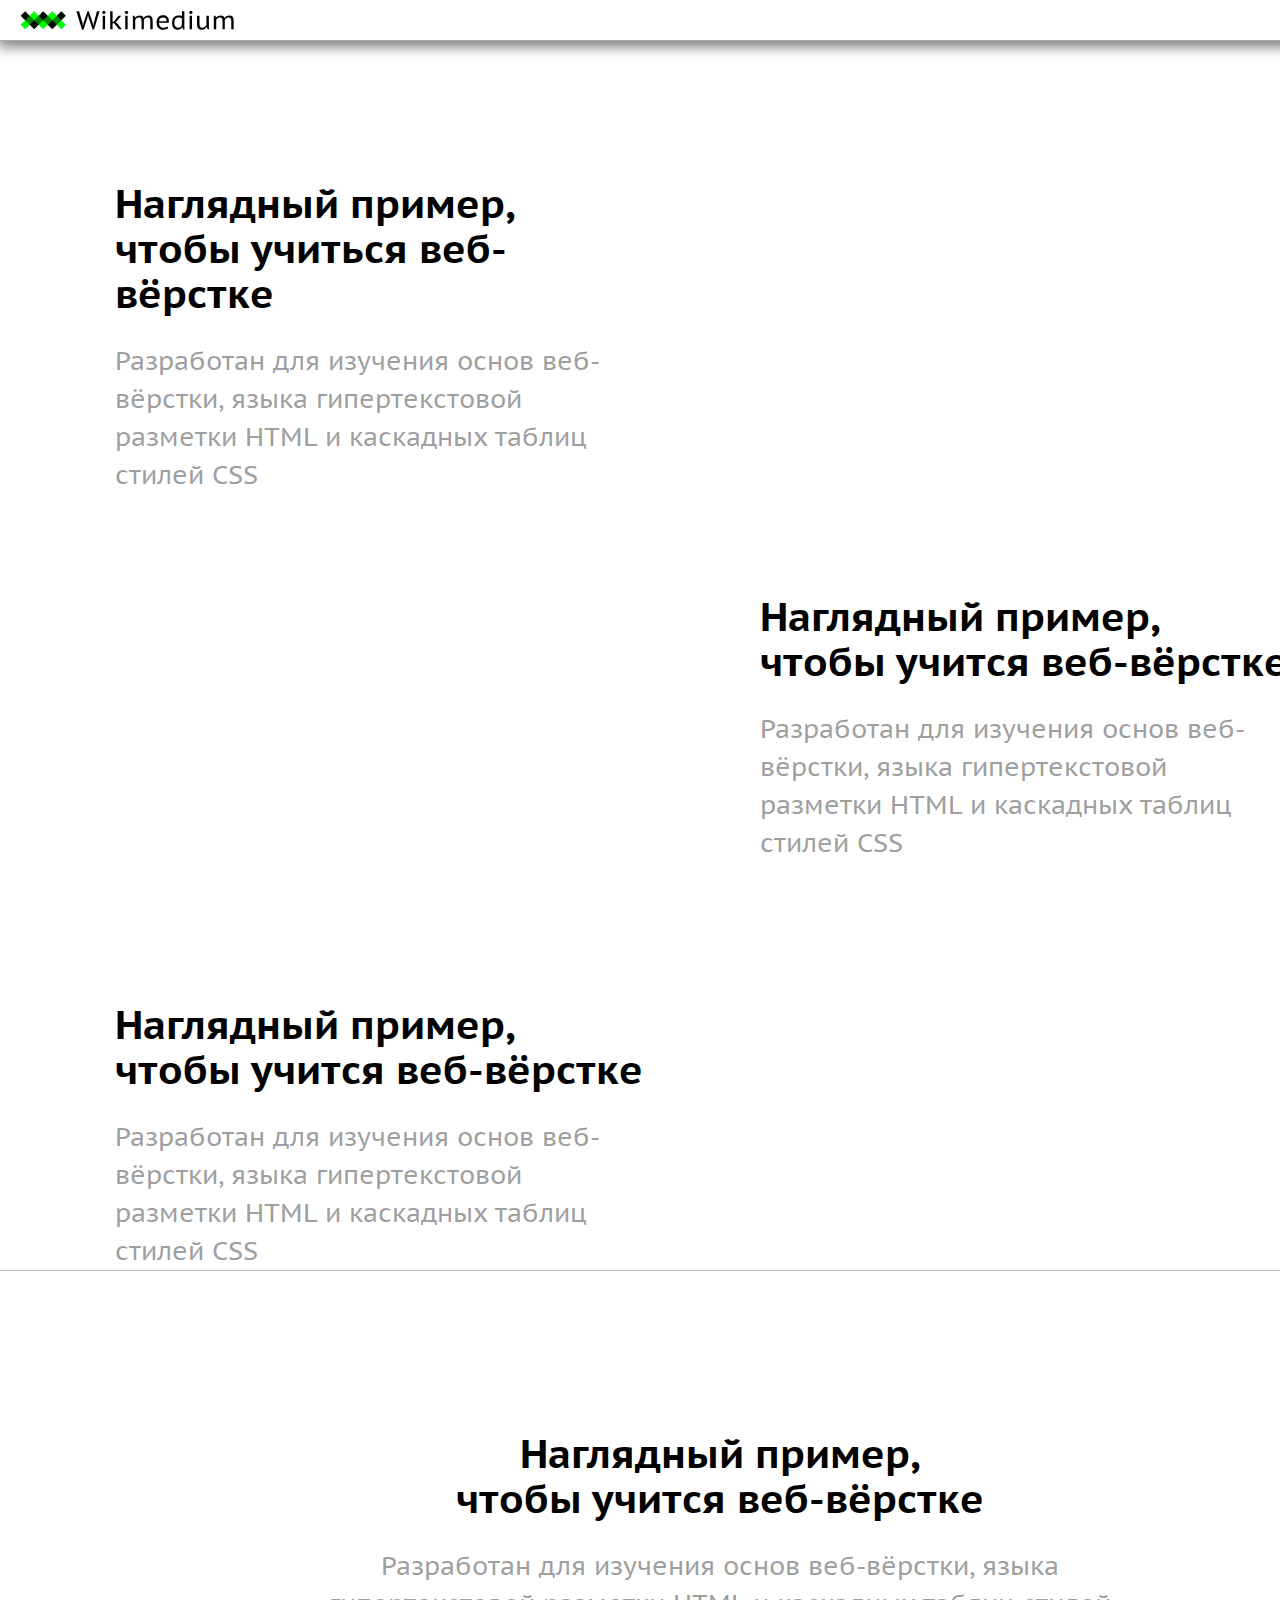
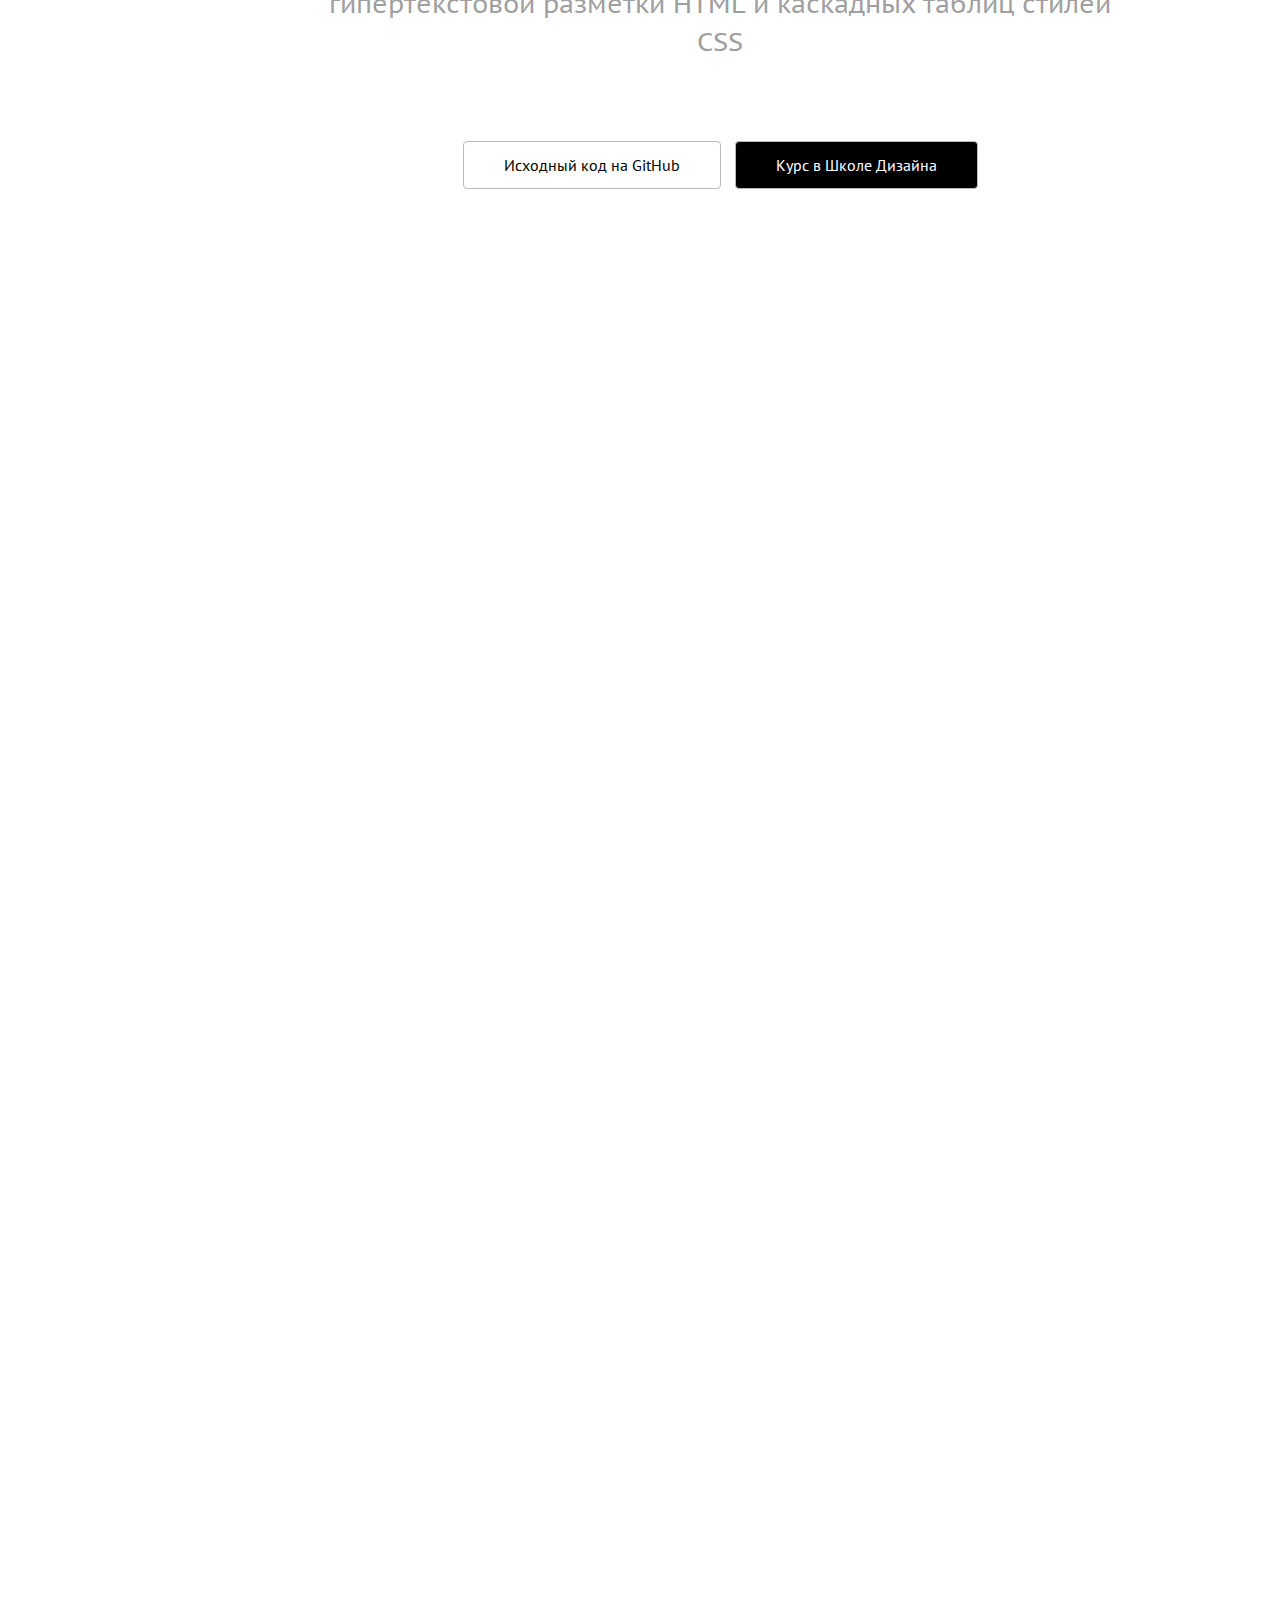
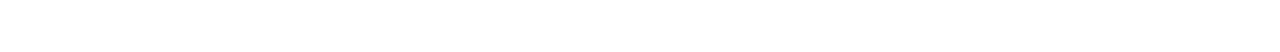
==== about.html @ 8aa2498b "Create about.html" ====
<!DOCTYPE html>
<html lang="en" dir="ltr">
  <head>
    <meta charset="utf-8">
    <link rel="stylesheet" href="stylesheets/style.css">
    <title></title>
    <style media="screen">
      body {
       width: 1440px;
       margin: 0 auto;
       background: white;
       height: 3252px;
       display: block;
       position: relative;
      }
      body::before {
        content: "";
        position: absolute;
        left: 0;
        top: 0;
        right: 0;
        /* background: url("images/1440.jpg"); */
        height: 100%;
        display: block;
        opacity: .2;
      }
      html {
        background: #bbb;
        position: relative;
        height: 100%;
      }
      section {
        display: flex;
        justify-content: space-between;
        padding-top: 80px;
      }
      section div {
        width: 50%;
        overflow: hidden;
        padding-left: 40px;
      }
      section h1,
      section p {
        width: 530px;
        margin: 0 auto;
      }
      section h1,
      .bottom_block h1 {
        font-size: 40px;
        margin-top: 60px;
        margin-bottom: 26px;
      }
      section p,
      .bottom_block p {
        font-size: 26px;
        line-height: 38px;
      }
      section div:nth-of-type(2) h1,
      section div:nth-of-type(2) p {
        margin-left: 0px;
      }
      section div:nth-of-type(2) h1 {
        margin-top: 20px;
      }
      .bottom_block p,
      .bottom_block h1 {
        width: 800px;
        margin-left: auto;
        margin-right: auto;
      }
      .bottom_block {
        text-align: center;
        padding-top: 100px;
        border-top: 1px solid #bbb;
      }
      .btn {
        text-decoration: none;
        border: 1px solid #bbb;
        padding: 15px 40px;
        background: white;
        border-radius: 4px;
        display: inline-block;
        margin: 80px 5px 0;
      }
      .btn-black {
        color: white;
        background: black;
        border-color: black:
      }
    </style>
  </head>
  <body>
    <div class="menubar">
      <a href="index.html"><img src="images/logo.svg" alt=""></a>
      <a href="about.html">О проекте</a>
    </div>
    <section>
      <div>
      <h1>Наглядный пример, <br> чтобы учиться веб-вёрстке</h1>
      <p>Разработан для изучения основ веб-вёрстки, языка гипертекстовой разметки HTML и&nbsp;каскадных таблиц стилей CSS </p>
      </div>
      <div>
      <img src="images/about1.png" alt="">
      </div>
    </section>

    <section>
      <div>
      <img src="images/about2.png" alt="">
      </div>
      <div>
      <h1>Наглядный пример, <br> чтобы учится веб-вёрстке</h1>
      <p>Разработан для изучения основ веб-вёрстки, языка гипертекстовой разметки HTML и&nbsp;каскадных таблиц стилей CSS </p>
      </div>
    </section>

    <section>
      <div>
      <h1>Наглядный пример, <br> чтобы учится веб-вёрстке</h1>
      <p>Разработан для изучения основ веб-вёрстки, языка гипертекстовой разметки HTML и&nbsp;каскадных таблиц стилей CSS </p>
      </div>
      <div>
      <img src="images/about3.png" alt="">
      </div>
    </section>

    <div class="bottom_block">
      <h1>Наглядный пример, <br> чтобы учится веб-вёрстке</h1>
      <p>Разработан для изучения основ веб-вёрстки, языка гипертекстовой разметки HTML и&nbsp;каскадных таблиц стилей CSS </p>
      <a class='btn' href="#">Исходный код на GitHub</a>
      <a class='btn btn-black' href="#">Курс в Школе Дизайна</a>

    </div>
  </body>
</html>
---- stylesheets/style.css ----
@import 'reset.css';
@import url('https://fonts.googleapis.com/css?family=PT+Sans+Caption:400,700|PT+Sans:400,400i,700,700i&amp;subset=cyrillic');
@import 'layout.css';
@import "content.css";
@import "sidebar.css";
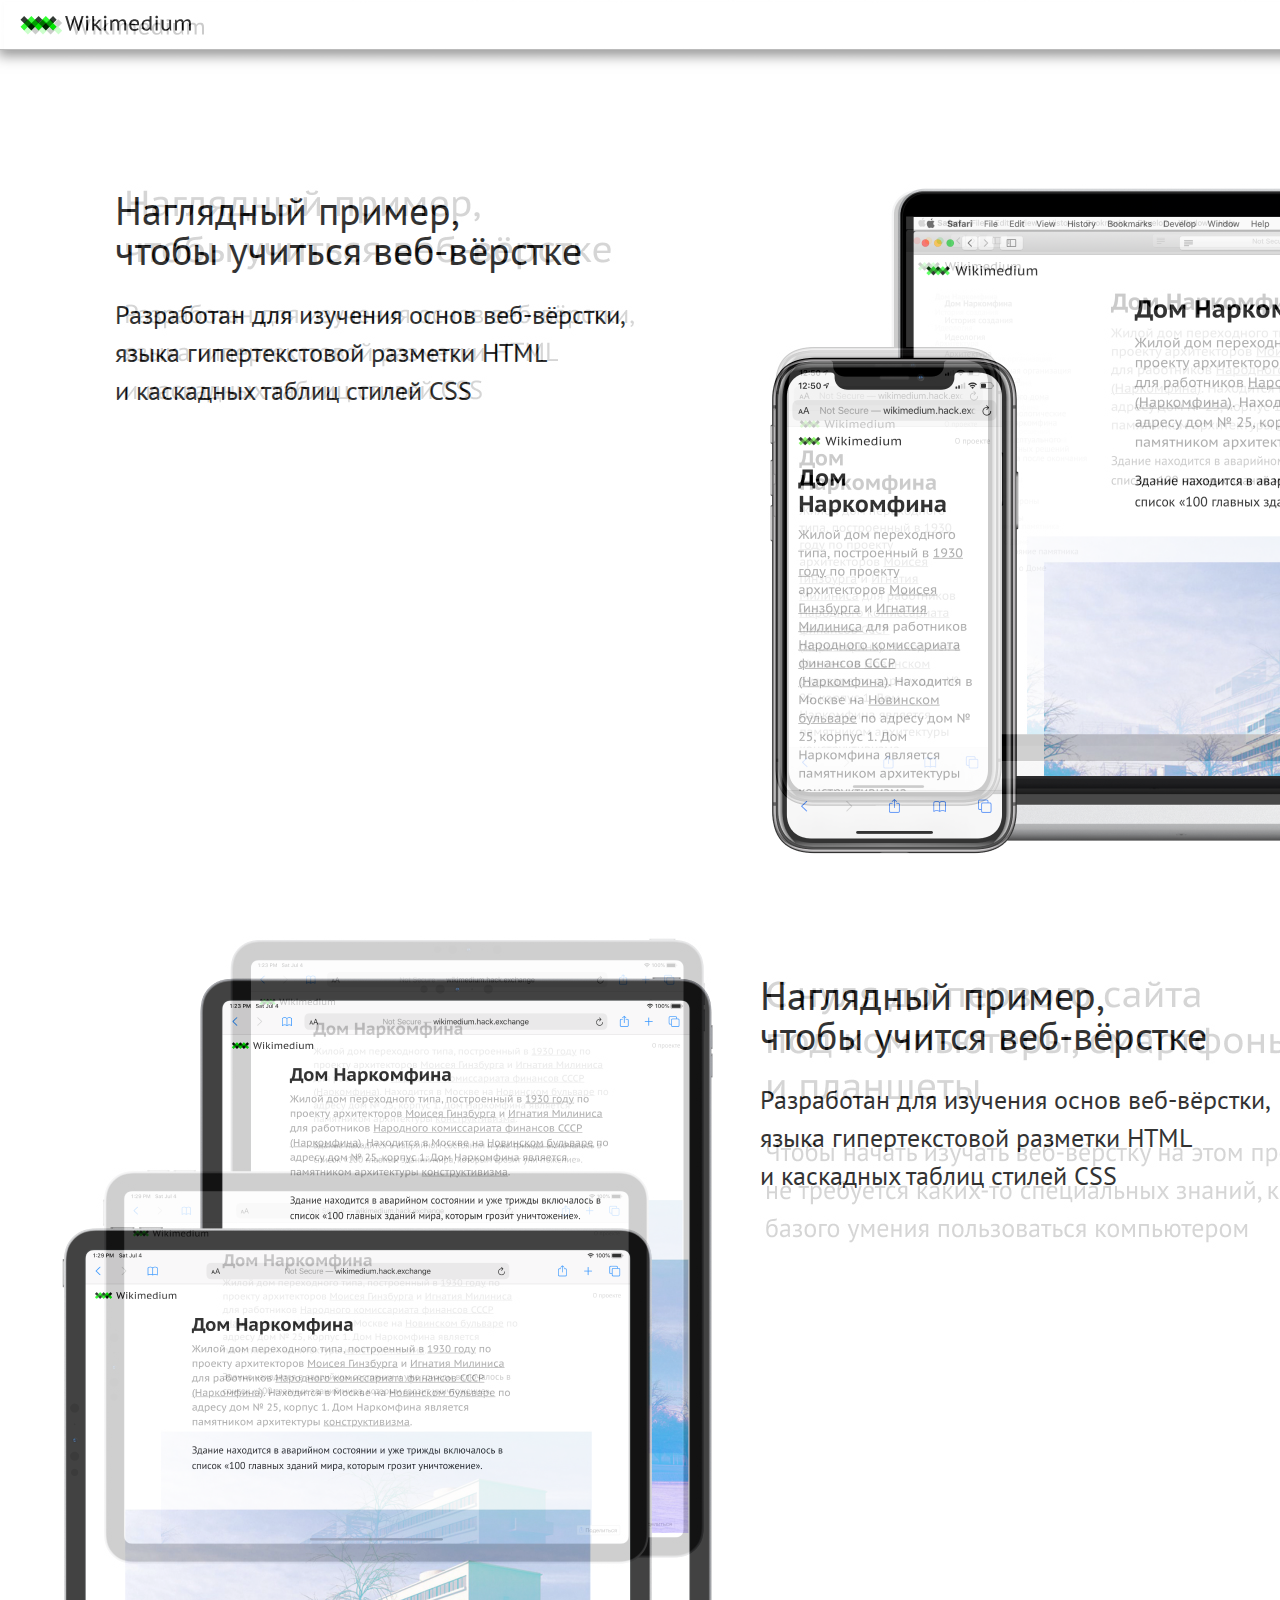
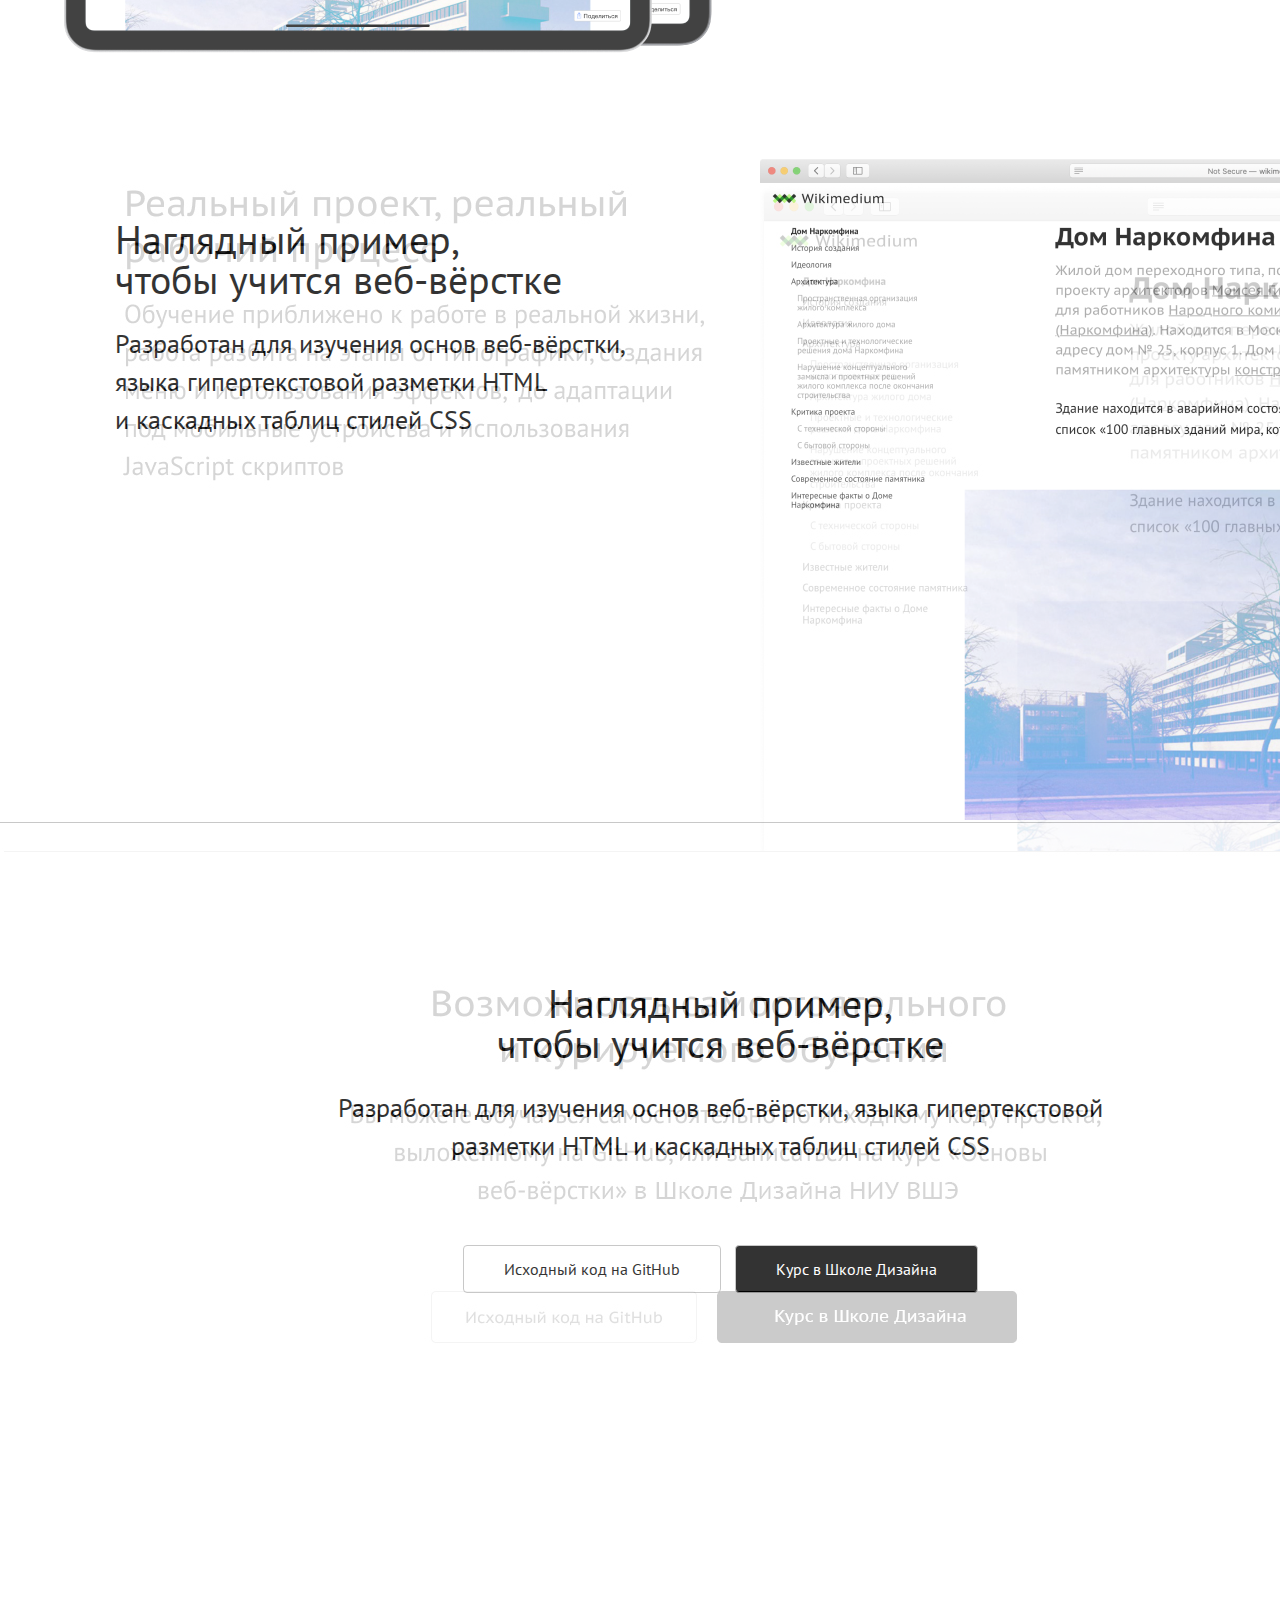
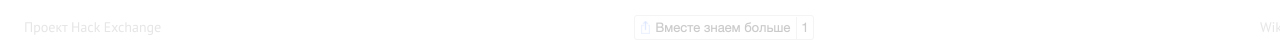
==== commit 6d5af5f6: "Update about.html" ====
--- a/about.html
+++ b/about.html
@@ -19,7 +19,7 @@
         left: 0;
         top: 0;
         right: 0;
-        /* background: url("images/1440.jpg"); */
+        background: url("images/1440.jpg");
         height: 100%;
         display: block;
         opacity: .2;
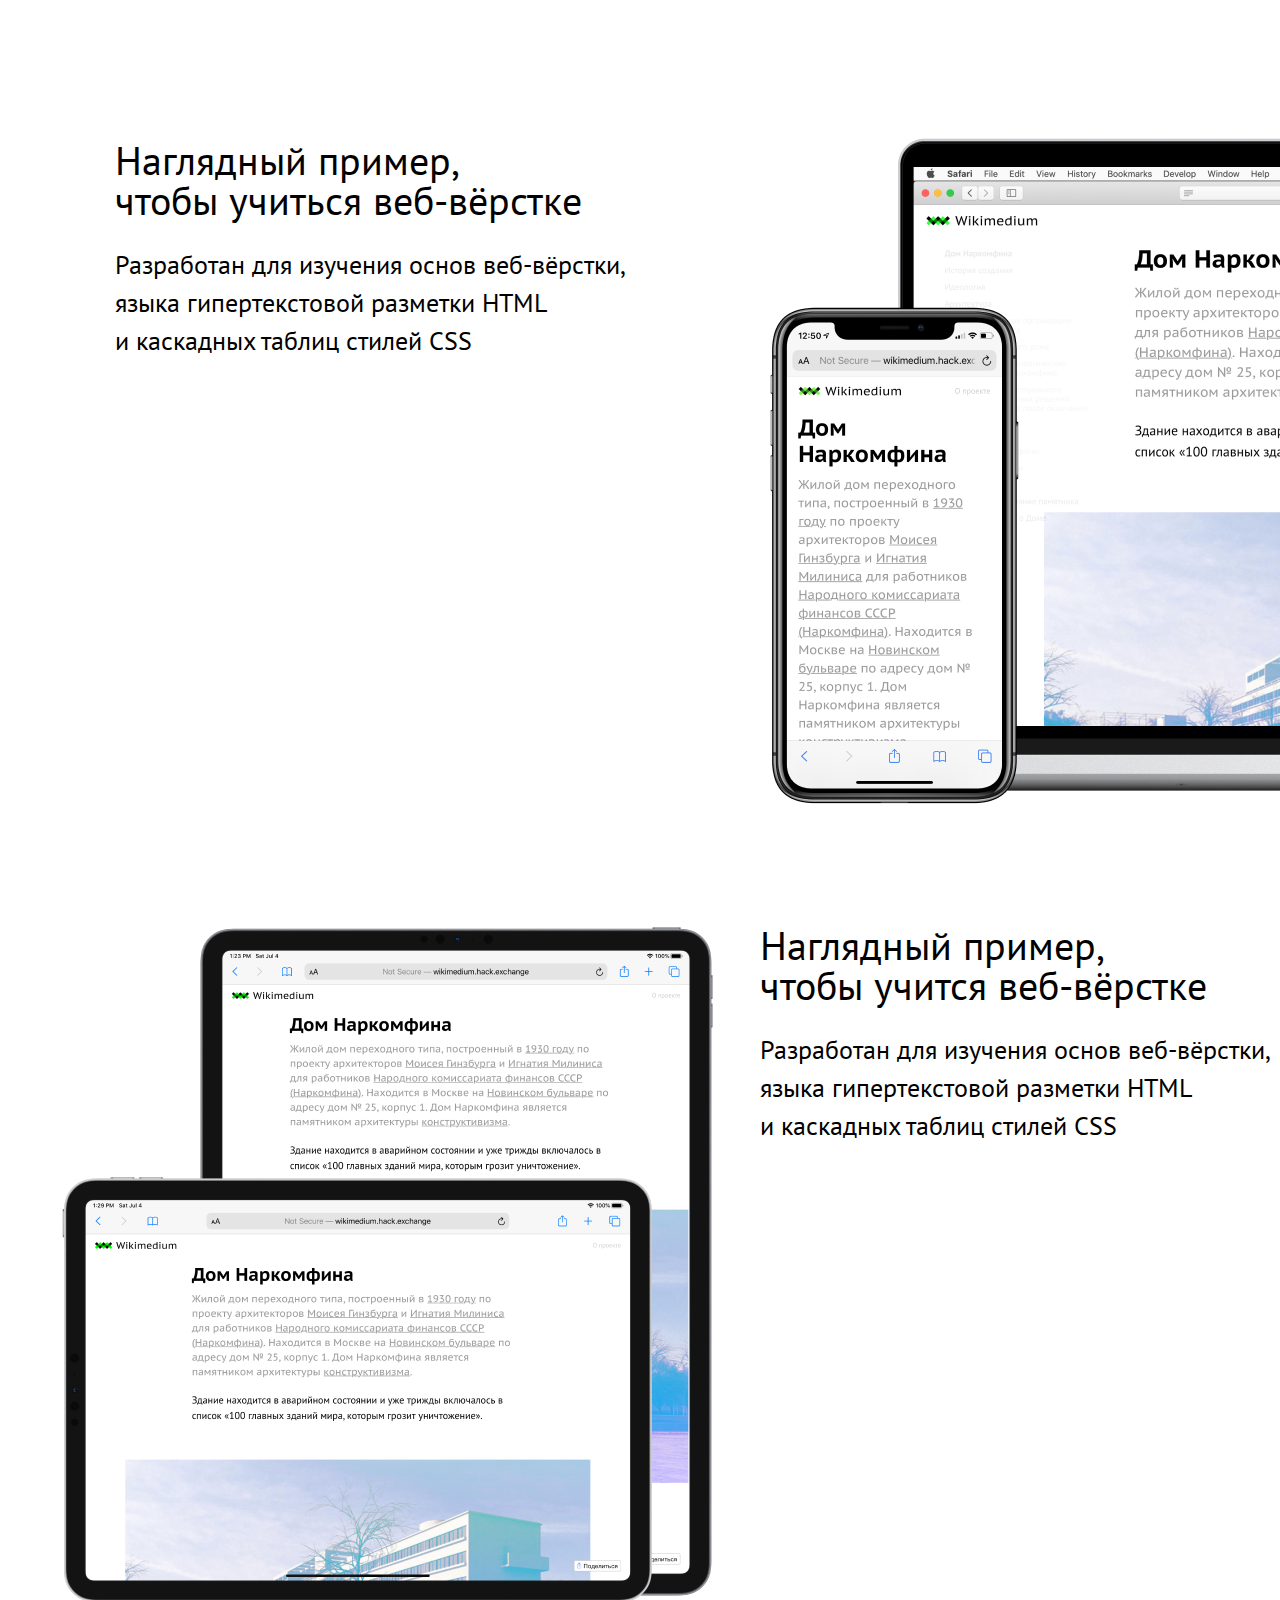
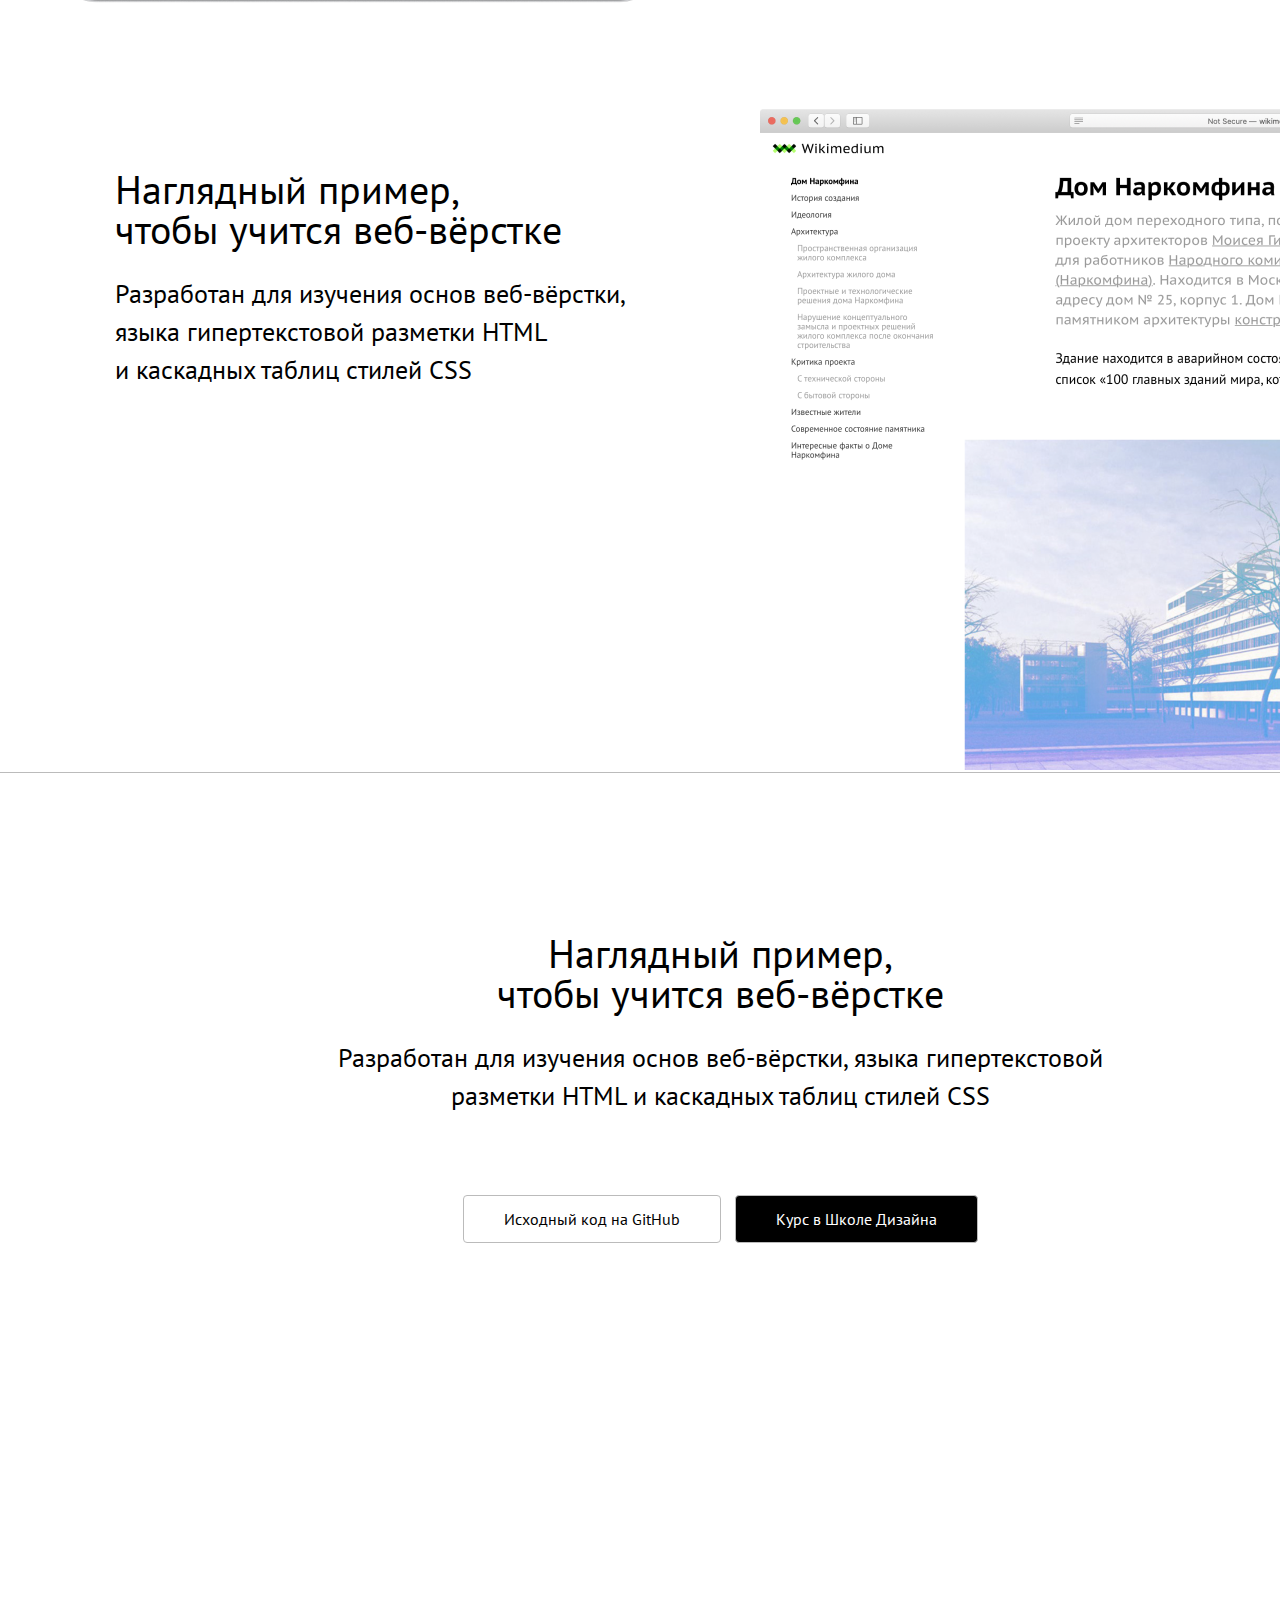
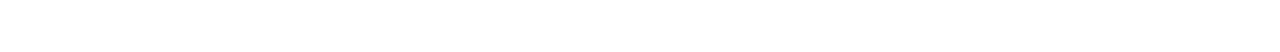
==== commit e7b82e1d: "Update about.html" ====
--- a/about.html
+++ b/about.html
@@ -13,7 +13,7 @@
        display: block;
        position: relative;
       }
-      body::before {
+      /* body::before {
         content: "";
         position: absolute;
         left: 0;
@@ -22,10 +22,10 @@
         background: url("images/1440.jpg");
         height: 100%;
         display: block;
-        opacity: .2;
-      }
+        opacity: 1;
+      } */
       html {
-        background: #bbb;
+        background: white;
         position: relative;
         height: 100%;
       }
--- a/stylesheets/style.css
+++ b/stylesheets/style.css
@@ -3,3 +3,5 @@
 @import 'layout.css';
 @import "content.css";
 @import "sidebar.css";
+@import "index.css";
+@import "responsive.css";
